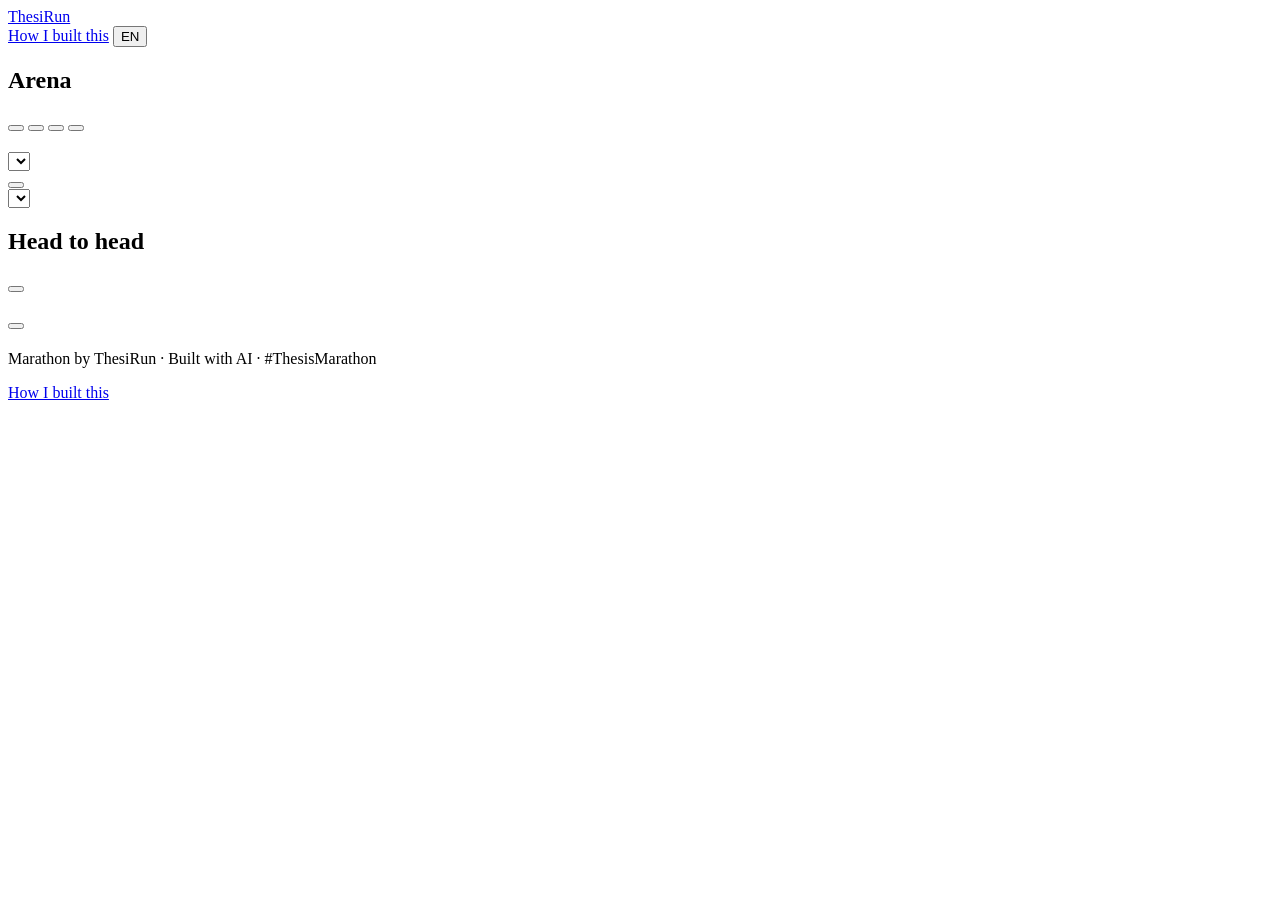
==== static/board/index.html @ 96a947d3 "Add custom fonts and theme variables to Tailwind CSS" ====
<!doctype html>
<html lang="id">
<head>
  <meta charset="utf-8">
  <meta name="viewport" content="width=device-width, initial-scale=1, viewport-fit=cover">
  <title>ThesiRun · Arena</title>
  <meta name="theme-color" content="#4A90F0">
  <meta property="og:title" content="ThesiRun Arena · five-nation thesis run">
  <meta property="og:image" content="https://thesirun.embarko.app/og.png">
  <link rel="preload" href="/fonts/Figtree-Variable.woff2" as="font" type="font/woff2" crossorigin>
  <link rel="preload" href="/fonts/BricolageGrotesque-Variable.woff2" as="font" type="font/woff2" crossorigin>
  <link rel="icon" href="data:,">
  <link rel="stylesheet" href="/app.css">
  <script src="/app.js" defer></script>
</head>
<body class="min-h-dvh overflow-x-hidden bg-sky font-sans text-night antialiased">
  <header class="mx-auto flex max-w-6xl items-center justify-between gap-2 px-4 py-3 lg:px-8">
    <a href="/" class="font-display text-2xl font-extrabold tracking-tight text-white">ThesiRun</a>
    <nav class="flex items-center gap-1" aria-label="Main">
      <a href="/#run" class="navlink"><span data-icon="play" class="size-4"></span><span data-i18n="nav_run"></span></a>
      <a href="/how-i-built-this/" class="navlink max-md:hidden"><span data-icon="code" class="size-[18px]"></span>How I built this</a>
      <button id="lang" type="button" class="h-11 min-w-11 rounded-full bg-night px-4 text-sm font-bold text-white transition duration-200 hover:-translate-y-0.5 hover:bg-slate active:scale-95">EN</button>
    </nav>
  </header>

  <section class="mx-auto grid max-w-6xl items-end px-4 lg:grid-cols-[minmax(0,1fr)_26rem] lg:gap-10 lg:px-8">
    <div class="grid gap-3 pb-5">
      <p class="kicker" data-i18n="arena_kicker"></p>
      <h1 class="display text-[clamp(3.5rem,15vw,6rem)] text-white">Arena</h1>
      <p class="max-w-xl text-lg font-medium" data-i18n="board_sub"></p>
    </div>
    <div id="arena-art" class="-mx-4 aspect-[39/25] lg:mx-0" aria-hidden="true"></div>
  </section>

  <div class="mx-auto max-w-6xl px-4 pb-5 lg:px-8">
    <div role="tablist" aria-label="Arena" class="grid grid-cols-4 gap-1 rounded-full bg-night p-1 sm:max-w-xl">
      <button role="tab" id="tab-negara" aria-controls="p-negara" aria-selected="true" class="tab" data-tab="negara"><span data-icon="globe" class="size-4 max-sm:hidden"></span><span data-i18n="tab_country"></span></button>
      <button role="tab" id="tab-kampus" aria-controls="p-kampus" aria-selected="false" class="tab" data-tab="kampus"><span data-icon="campus" class="size-4 max-sm:hidden"></span><span data-i18n="tab_campus"></span></button>
      <button role="tab" id="tab-compare" aria-controls="p-compare" aria-selected="false" class="tab" data-tab="compare"><span data-icon="swap" class="size-4 max-sm:hidden"></span><span data-i18n="tab_compare"></span></button>
      <button role="tab" id="tab-personal" aria-controls="p-personal" aria-selected="false" class="tab" data-tab="personal"><span data-icon="users" class="size-4 max-sm:hidden"></span><span data-i18n="tab_personal"></span></button>
    </div>
  </div>

  <main class="sheet min-h-[60dvh] pb-16">
    <div class="mx-auto max-w-6xl px-4 pt-6 lg:px-8 lg:pt-10">

      <section id="p-negara" role="tabpanel" aria-labelledby="tab-negara" class="grid gap-4 lg:grid-cols-[minmax(0,1fr)_20rem] lg:items-start lg:gap-8">
        <div class="grid gap-4">
          <div id="metric-country" class="flex flex-wrap gap-2" aria-label="Metric"></div>
          <div class="flex items-baseline justify-between gap-3">
            <h2 class="h2" data-i18n="league_country"></h2>
            <span id="metric-country-label" class="text-sm font-bold text-slate"></span>
          </div>
          <ol id="league-country" class="card grid px-3.5 py-1"></ol>
          <p class="text-sm text-slate" data-i18n="league_note"></p>
        </div>
        <div class="grid gap-3">
          <div id="daily-box" class="hidden rounded-3xl bg-night p-5 text-paper">
            <p class="kicker flex items-center gap-2 text-butter"><span data-icon="trophy" class="size-4"></span><span data-i18n="yesterday_champ"></span></p>
            <p id="daily" class="mt-2 font-bold"></p>
          </div>
          <a href="#compare" data-goto="compare" class="lift flex items-center justify-between gap-4 rounded-3xl bg-butter p-5">
            <span><b class="block font-display text-2xl font-extrabold tracking-tight" data-i18n="cmp_title"></b><span class="text-sm" data-i18n="cmp_sub"></span></span>
            <span class="round nudge text-butter" aria-hidden="true"><span data-icon="swap" class="size-5"></span></span>
          </a>
          <a href="/#run" id="cta-team" class="btn btn-primary"><span data-icon="play" class="size-5 text-butter"></span><span></span></a>
        </div>
      </section>

      <section id="p-kampus" role="tabpanel" aria-labelledby="tab-kampus" class="hidden gap-4">
        <div id="filter-campus" class="flex flex-wrap gap-2" aria-label="Country"></div>
        <div id="metric-campus" class="flex flex-wrap gap-2" aria-label="Metric"></div>
        <h2 class="h2" data-i18n="league_campus"></h2>
        <ol id="league-campus" class="card grid px-3.5 py-1"></ol>
        <p id="no-campus" class="hidden rounded-3xl bg-pink p-5 font-bold" data-i18n="no_campus"></p>
        <p class="text-sm text-slate" data-i18n="campus_note"></p>
        <a href="/#run" class="btn btn-primary sm:justify-self-start"><span data-icon="campus" class="size-5 text-butter"></span><span data-i18n="invite_campus"></span></a>
      </section>

      <section id="p-compare" role="tabpanel" aria-labelledby="tab-compare" class="hidden gap-4 lg:grid-cols-[24rem_minmax(0,1fr)] lg:items-start lg:gap-8">
        <div class="grid gap-4">
          <div id="cmp-mode" class="grid grid-cols-2 gap-1 rounded-full bg-cloud p-1"></div>
          <div class="grid grid-cols-[minmax(0,1fr)_auto_minmax(0,1fr)] items-center gap-1.5">
            <div id="cmp-a" class="grid min-h-44 content-start gap-2 self-stretch rounded-3xl p-3 shadow-drop transition-colors duration-300">
              <span id="cmp-a-code" class="team justify-self-start bg-night text-white"></span>
              <b id="cmp-a-name" class="font-display text-2xl leading-[0.95] font-extrabold tracking-tight break-words"></b>
              <label for="sel-a" class="sr-only" data-i18n="side_a"></label>
              <select id="sel-a" class="mt-auto"></select>
            </div>
            <button id="swap" type="button" class="round text-butter transition-transform duration-300 hover:rotate-180" data-i18n-aria="swap"><span data-icon="swap" class="size-6"></span></button>
            <div id="cmp-b" class="grid min-h-44 content-start gap-2 self-stretch rounded-3xl p-3 shadow-drop transition-colors duration-300">
              <span id="cmp-b-code" class="team justify-self-start bg-night text-white"></span>
              <b id="cmp-b-name" class="font-display text-2xl leading-[0.95] font-extrabold tracking-tight break-words"></b>
              <label for="sel-b" class="sr-only" data-i18n="side_b"></label>
              <select id="sel-b" class="mt-auto"></select>
            </div>
          </div>
          <div>
            <p class="kicker mb-2" data-i18n="popular"></p>
            <div id="cmp-quick" class="flex flex-wrap gap-2"></div>
          </div>
        </div>
        <div class="grid gap-3">
          <div class="flex items-baseline justify-between gap-3">
            <h2 class="h2">Head to head</h2>
            <span id="cmp-score" class="font-display text-2xl font-extrabold tabular-nums"></span>
          </div>
          <ol id="cmp-rows" class="grid gap-2"></ol>
          <p id="cmp-note" class="text-sm text-slate"></p>
          <button id="cmp-share" type="button" class="btn btn-primary"><span data-icon="share" class="size-5 text-butter"></span><span></span></button>
          <p id="cmp-msg" class="hidden text-sm font-bold break-all" role="status"></p>
        </div>
      </section>

      <section id="p-personal" role="tabpanel" aria-labelledby="tab-personal" class="hidden gap-4 lg:grid-cols-2 lg:items-start lg:gap-8">
        <div class="grid gap-4 rounded-3xl bg-night p-5 text-paper lg:p-8">
          <div id="duel-art" class="-mx-2 aspect-[39/22]" aria-hidden="true"></div>
          <h2 class="font-display text-3xl font-extrabold tracking-tight" data-i18n="duel_title"></h2>
          <p class="text-mist" data-i18n="duel_body"></p>
          <button id="duel-share" type="button" class="btn bg-butter text-night shadow-press"><span data-icon="link" class="size-5"></span><span></span></button>
          <p id="duel-msg" class="hidden text-sm font-bold break-all" role="status"></p>
        </div>
        <div class="grid gap-3">
          <h2 class="h2" data-i18n="duel_history"></h2>
          <ol id="duel-list" class="card grid px-3.5 py-1"></ol>
          <p id="duel-empty" class="rounded-3xl bg-cloud p-5 font-bold" data-i18n="duel_empty"></p>
          <p class="text-sm text-slate" data-i18n="duel_privacy"></p>
        </div>
      </section>

      <footer class="mt-16 flex flex-wrap items-center justify-between gap-3 border-t-2 border-line pt-6 text-sm font-bold">
        <p>Marathon by ThesiRun · Built with AI · #ThesisMarathon</p>
        <a href="/how-i-built-this/" class="inline-flex min-h-11 items-center underline underline-offset-4">How I built this</a>
      </footer>
    </div>
  </main>
</body>
</html>
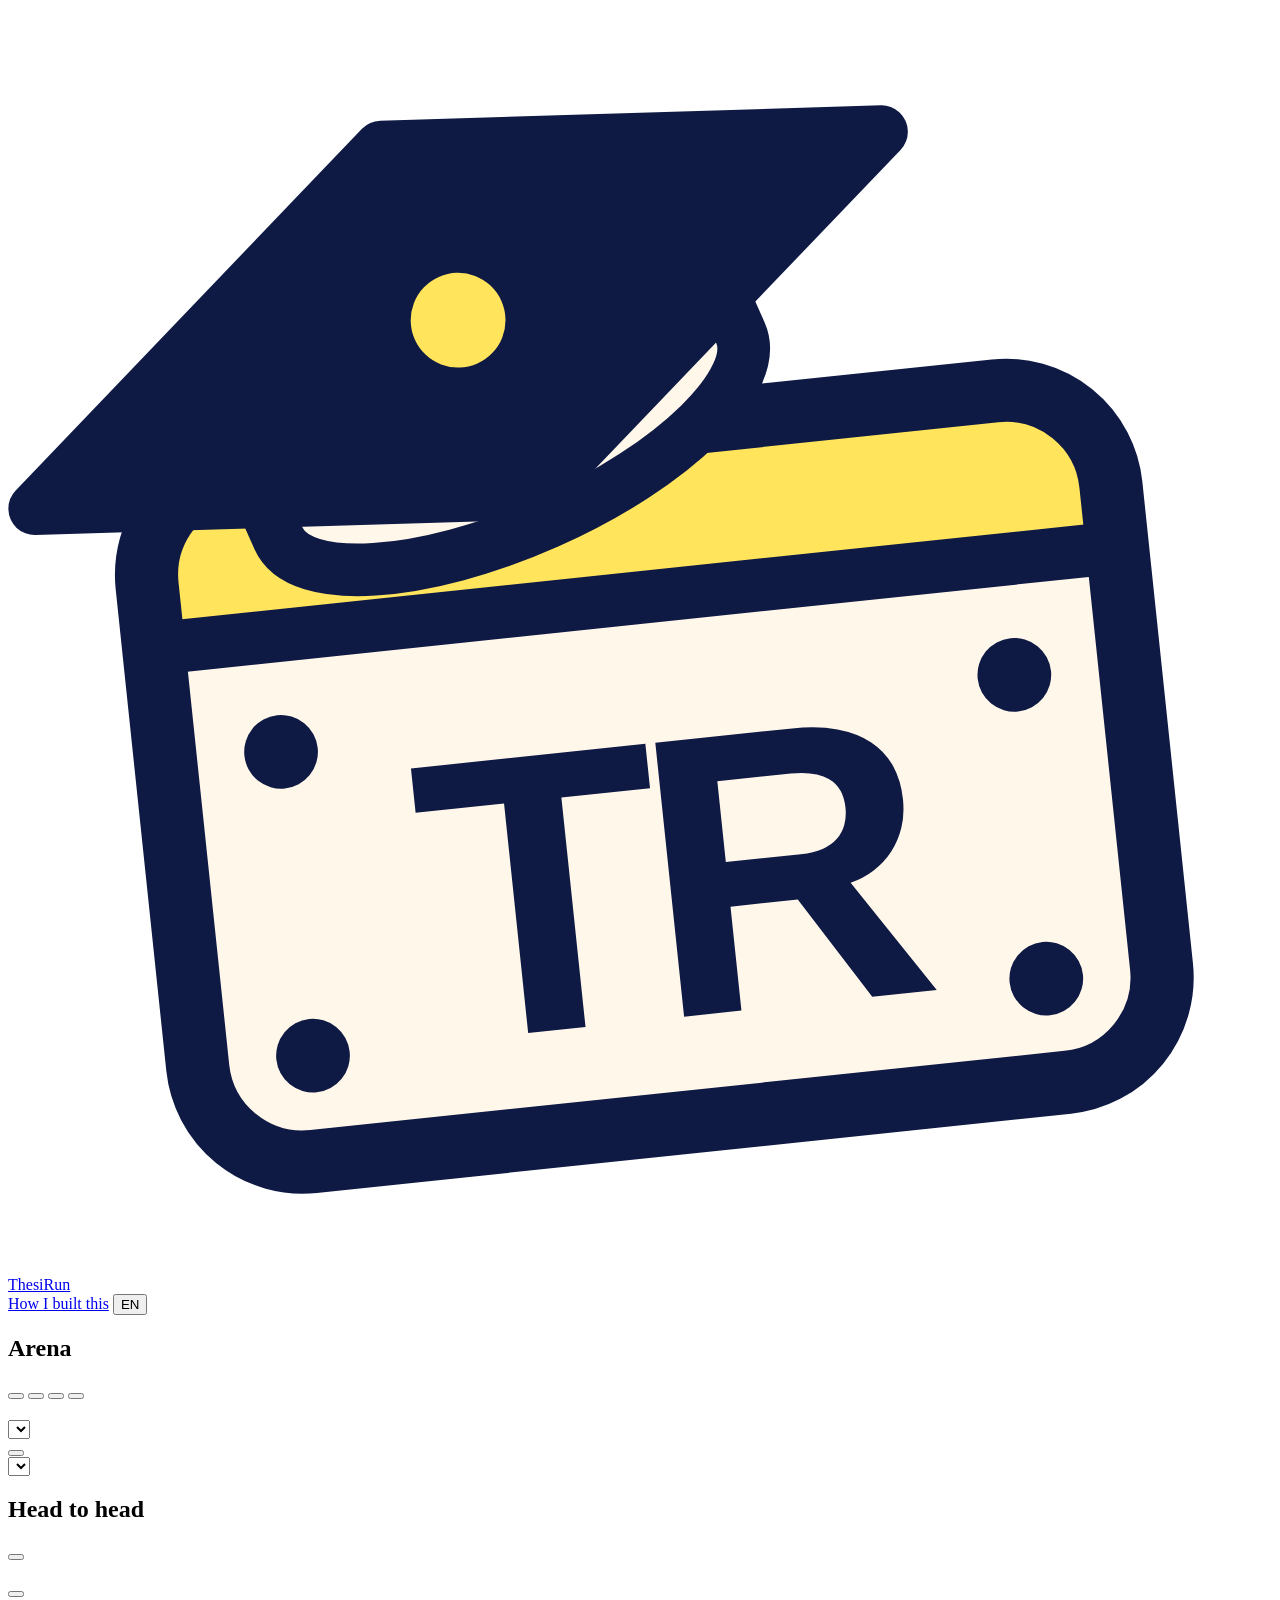
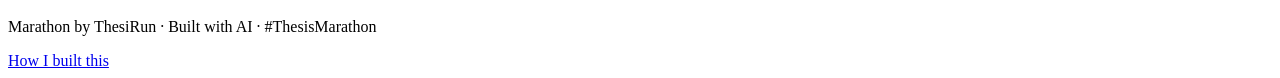
==== commit 87303032: "Add service worker and web app manifest for PWA support" ====
--- a/static/board/index.html
+++ b/static/board/index.html
@@ -9,13 +9,17 @@
   <meta property="og:image" content="https://thesirun.embarko.app/og.png">
   <link rel="preload" href="/fonts/Figtree-Variable.woff2" as="font" type="font/woff2" crossorigin>
   <link rel="preload" href="/fonts/BricolageGrotesque-Variable.woff2" as="font" type="font/woff2" crossorigin>
-  <link rel="icon" href="data:,">
+  <link rel="icon" href="/icons/favicon-32.png" sizes="32x32" type="image/png">
+  <link rel="icon" href="/icons/icon-192.png" sizes="192x192" type="image/png">
+  <link rel="apple-touch-icon" href="/icons/apple-touch-icon.png">
+  <link rel="manifest" href="/manifest.webmanifest">
+  <meta name="apple-mobile-web-app-title" content="ThesiRun">
   <link rel="stylesheet" href="/app.css">
   <script src="/app.js" defer></script>
 </head>
 <body class="min-h-dvh overflow-x-hidden bg-sky font-sans text-night antialiased">
   <header class="mx-auto flex max-w-6xl items-center justify-between gap-2 px-4 py-3 lg:px-8">
-    <a href="/" class="font-display text-2xl font-extrabold tracking-tight text-white">ThesiRun</a>
+    <a href="/" class="group flex items-center gap-2 font-display text-2xl font-extrabold tracking-tight text-white"><svg viewBox="0 0 120 120" class="size-10 shrink-0 transition duration-300 ease-spring group-hover:-rotate-6 group-hover:scale-110" aria-hidden="true"><g transform="rotate(-6 60 60)"><rect x="14" y="40" width="92" height="66" rx="10" fill="#FFF7EA"/><path d="M14 56v-6a10 10 0 0 1 10-10h72a10 10 0 0 1 10 10v6Z" fill="#FFE45C"/><rect x="14" y="40" width="92" height="66" rx="10" fill="none" stroke="#0E1A44" stroke-width="6"/><path d="M14 56h92" stroke="#0E1A44" stroke-width="5"/><circle cx="25" cy="67" r="3.5" fill="#0E1A44"/><circle cx="95" cy="67" r="3.5" fill="#0E1A44"/><circle cx="25" cy="96" r="3.5" fill="#0E1A44"/><circle cx="95" cy="96" r="3.5" fill="#0E1A44"/><text x="60" y="96" text-anchor="middle" fill="#0E1A44" font-family="Bricolage Grotesque, sans-serif" font-weight="800" font-size="38" letter-spacing="-2">TR</text><g transform="translate(-14 -4) rotate(-18 60 32)"><path d="M36 34v10c0 5 11 9 24 9s24-4 24-9V34L60 44Z" fill="#FFF7EA" stroke="#0E1A44" stroke-width="5" stroke-linejoin="round"/><path d="M60 14l44 18-44 18-44-18Z" fill="#0E1A44" stroke="#0E1A44" stroke-width="5" stroke-linejoin="round"/><circle cx="60" cy="32" r="4.5" fill="#FFE45C"/></g></g></svg>ThesiRun</a>
     <nav class="flex items-center gap-1" aria-label="Main">
       <a href="/#run" class="navlink"><span data-icon="play" class="size-4"></span><span data-i18n="nav_run"></span></a>
       <a href="/how-i-built-this/" class="navlink max-md:hidden"><span data-icon="code" class="size-[18px]"></span>How I built this</a>
